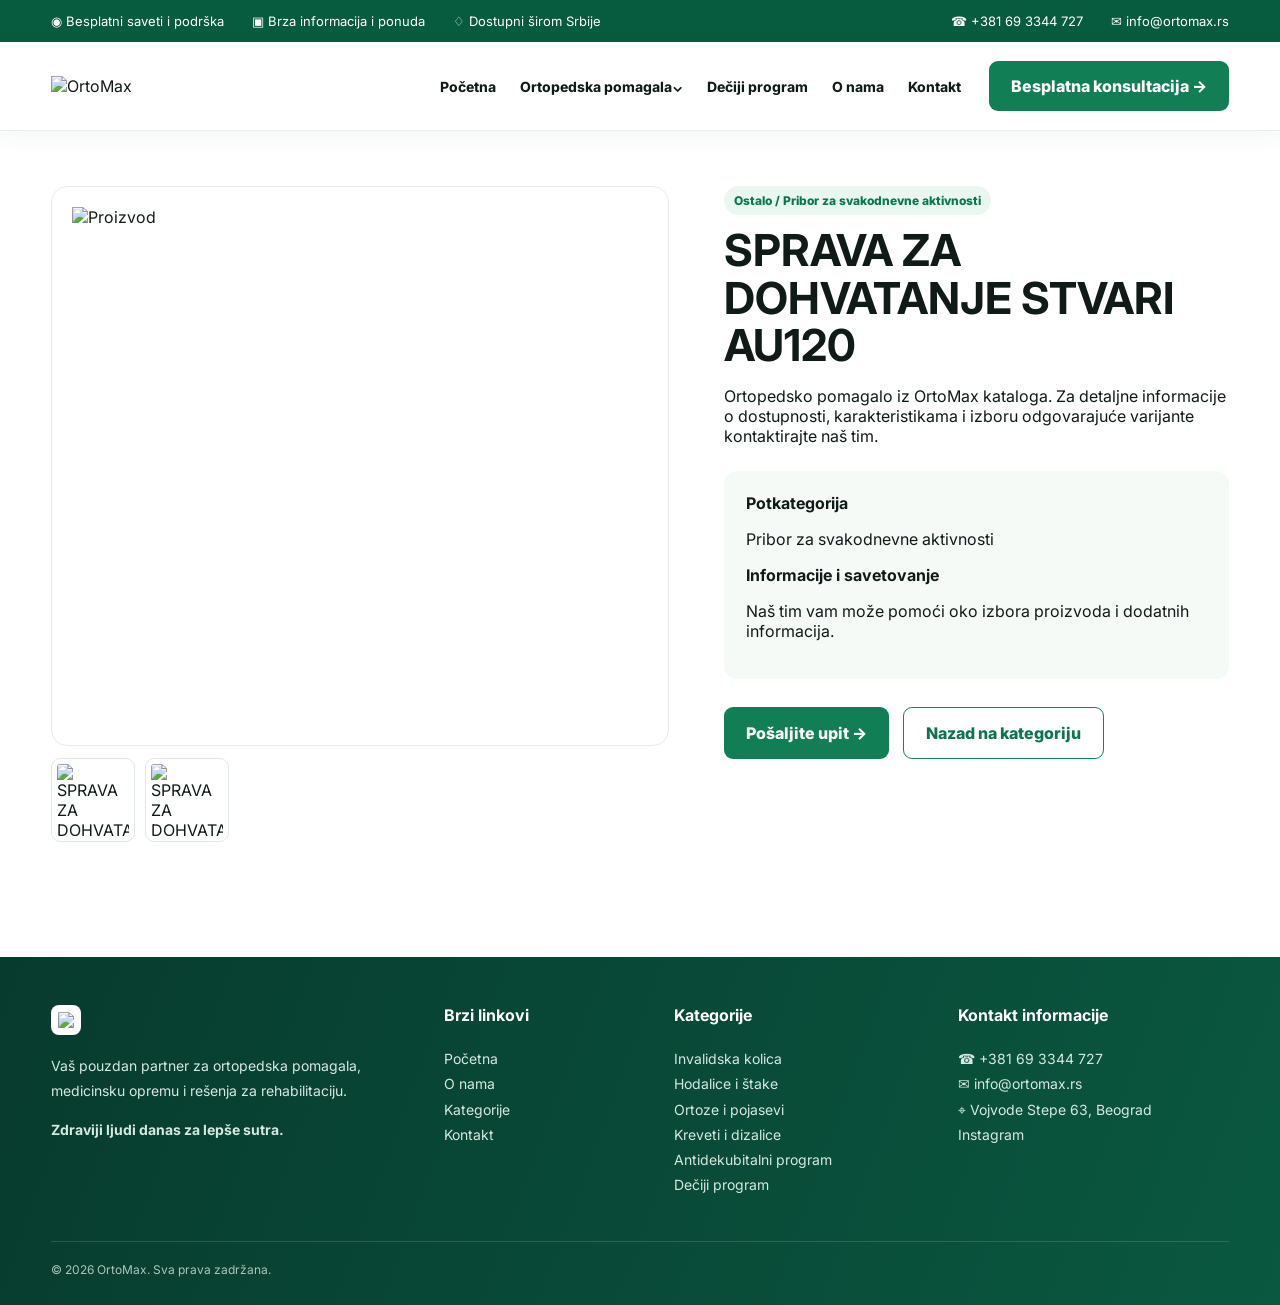
==== proizvod.html @ 672854e6 "Add files via upload" ====
<!doctype html><html lang="sr"><head><meta charset="utf-8"><meta name="viewport" content="width=device-width,initial-scale=1"><meta name="theme-color" content="#075c3f"><title>Proizvod | OrtoMax</title><link rel="preconnect" href="https://fonts.googleapis.com"><link rel="preconnect" href="https://fonts.gstatic.com" crossorigin><link href="https://fonts.googleapis.com/css2?family=Inter:wght@400;500;600;700;800;900&display=swap" rel="stylesheet"><link rel="stylesheet" href="./style.css"><script src="./catalog.js"></script><script defer src="./app.js"></script></head><body data-page="product"><div id="header"></div><main><div class="wrap productDetail"><div><div class="mainImage"><img id="mainImg" alt="Proizvod"></div><div class="thumbs" id="thumbs"></div></div><div class="productText"><div class="pill" id="pCat"></div><h1 id="pName"></h1><p>Ortopedsko pomagalo iz OrtoMax kataloga. Za detaljne informacije o dostupnosti, karakteristikama i izboru odgovarajuće varijante kontaktirajte naš tim.</p><div class="spec"><b>Potkategorija</b><p id="pSub"></p><b>Informacije i savetovanje</b><p>Naš tim vam može pomoći oko izbora proizvoda i dodatnih informacija.</p></div><div class="actions"><a class="btn" href="kontakt.html">Pošaljite upit →</a><a class="btn outline" id="backCat" href="kategorija.html">Nazad na kategoriju</a></div></div></div></main><div id="footer"></div></body></html>
---- style.css ----
*{box-sizing:border-box}html{scroll-behavior:smooth}body{margin:0;font-family:Inter,Manrope,Arial,sans-serif;color:#101b17;background:#fff}a{text-decoration:none;color:inherit}button,input{font:inherit}.wrap{width:min(1440px,92%);margin:auto}.topbar{background:#075c3f;color:#fff;font-size:13px}.topbar .wrap{height:42px;display:flex;align-items:center;justify-content:space-between;gap:20px}.top-points,.top-contact{display:flex;gap:28px}.header{position:sticky;top:0;z-index:50;background:#fff;border-bottom:1px solid #e8eeeb;box-shadow:0 6px 22px rgba(15,55,40,.05)}.nav{height:88px;display:flex;align-items:center;gap:28px}.logo{width:190px;max-height:66px;object-fit:contain}.navlinks{display:flex;align-items:center;gap:24px;margin-left:auto;font-size:14px;font-weight:750}.navlinks a:hover{color:#138a5c}.nav-cta,.btn{border:0;border-radius:9px;background:#117e55;color:#fff;padding:15px 22px;font-weight:800;display:inline-flex;align-items:center;gap:8px;cursor:pointer}.btn.outline{background:#fff;color:#0c744e;border:1.5px solid #16845b}.menuBtn{display:none;border:0;background:#eff8f3;padding:10px 12px;border-radius:9px;font-size:22px}.mega{position:absolute;left:50%;transform:translateX(-50%);top:130px;width:min(1200px,92vw);background:#fff;border:1px solid #e1eae5;border-radius:14px;box-shadow:0 24px 70px rgba(5,55,35,.18);padding:24px;display:none;grid-template-columns:repeat(3,1fr);gap:16px}.mega.open{display:grid}.mega a{padding:13px;border-radius:9px;background:#f5faf7;font-weight:700}.hero{background:linear-gradient(90deg,#f8faf8 0%,#fff 45%);min-height:600px;overflow:hidden}.heroGrid{display:grid;grid-template-columns:46% 54%;min-height:600px}.heroCopy{padding:86px 20px 70px 10px;align-self:center}.eyebrow{font-size:12px;letter-spacing:.22em;font-weight:900;color:#167e58;text-transform:uppercase}.hero h1{font-size:58px;line-height:1.02;margin:16px 0 20px;letter-spacing:-.04em}.green{color:#168557}.hero p{font-size:17px;line-height:1.65;color:#46544e;max-width:590px}.actions{display:flex;gap:14px;margin-top:28px}.heroVisual{position:relative;min-height:600px}.heroVisual>img{width:100%;height:100%;object-fit:cover}.floatCard{position:absolute;right:24px;bottom:32px;background:rgba(255,255,255,.95);border-radius:18px;padding:20px;width:290px;box-shadow:0 18px 55px rgba(0,0,0,.15);backdrop-filter:blur(10px)}.floatCard div{padding:10px 0;border-bottom:1px solid #edf1ef;font-size:14px;font-weight:800}.floatCard div:last-child{border:0}.trust{margin-top:-1px;background:#fff;border-bottom:1px solid #e9efec}.trustGrid{display:grid;grid-template-columns:repeat(4,1fr);gap:12px;padding:22px 0}.trustItem{display:flex;gap:12px;align-items:center}.trustIcon{width:42px;height:42px;border-radius:50%;display:grid;place-items:center;background:#edf8f2;color:#0c7e53;font-size:20px}.trustItem b{display:block;font-size:13px}.trustItem span{font-size:12px;color:#69746f}.section{padding:56px 0}.sectionHead{display:flex;align-items:end;justify-content:space-between;margin-bottom:24px}.section h2{font-size:36px;letter-spacing:-.03em;margin:7px 0 0}.sectionLink{font-weight:800;font-size:14px}.catGrid{display:grid;grid-template-columns:repeat(6,1fr);gap:16px}.catCard{border:1px solid #e1e7e4;border-radius:13px;overflow:hidden;background:#fff;box-shadow:0 6px 18px rgba(9,48,34,.06);transition:.2s}.catCard:hover{transform:translateY(-4px);box-shadow:0 15px 34px rgba(9,48,34,.12)}.catImg{height:150px;background:#f3f7f5;display:flex;align-items:center;justify-content:center;overflow:hidden}.catImg img{width:100%;height:100%;object-fit:contain;padding:8px}.catBody{padding:14px;font-size:14px;font-weight:850;display:flex;justify-content:space-between;gap:8px}.circleArrow{width:28px;height:28px;border:1px solid #13885b;border-radius:50%;display:grid;place-items:center;color:#13885b;flex:none}.mission{display:grid;grid-template-columns:42% 34% 24%;min-height:390px;background:#edf7f1;border-radius:18px;overflow:hidden}.missionCopy{padding:45px}.missionCopy h2{font-size:43px;margin:10px 0 15px;line-height:1.05}.missionCopy p{line-height:1.6;color:#4e5d56}.missionPhoto img{width:100%;height:100%;object-fit:cover;object-position:65% center}.missionPoints{padding:28px 24px;display:flex;flex-direction:column;justify-content:center;gap:14px}.missionPoint{background:#fff;border-radius:12px;padding:18px;font-weight:850}.missionPoint small{display:block;font-weight:500;color:#69736f;margin-top:4px}.productGrid{display:grid;grid-template-columns:repeat(6,1fr);gap:18px}.productCard{border:1px solid #e1e7e4;border-radius:13px;overflow:hidden;background:#fff;box-shadow:0 5px 16px rgba(0,0,0,.05);transition:.2s}.productCard:hover{transform:translateY(-4px)}.productCard img{width:100%;height:190px;object-fit:contain;background:#fff;padding:12px}.productInfo{padding:14px}.productInfo b{font-size:14px;line-height:1.25;display:block}.productInfo small{color:#718078;display:block;margin-top:6px}.consult{background:linear-gradient(110deg,#167c59,#8bc5a7);border-radius:18px;color:#fff;padding:38px 50px;display:grid;grid-template-columns:1.2fr 1fr;gap:35px;align-items:center;overflow:hidden}.consult h2{font-size:32px;margin:8px 0}.consult p{line-height:1.6;color:#effff6}.checks{display:grid;gap:9px;margin-bottom:18px}.footer{background:linear-gradient(110deg,#073b2e,#0a5840);color:#fff;padding:48px 0 28px;margin-top:60px}.footerGrid{display:grid;grid-template-columns:1.3fr .7fr .9fr 1fr;gap:40px}.footer .logo{filter:none;background:#fff;border-radius:8px;padding:7px}.footer p,.footer a{color:#d6e9e0;font-size:14px;line-height:1.8}.footer h4{margin-top:0}.subfooter{border-top:1px solid rgba(255,255,255,.14);margin-top:30px;padding-top:20px;color:#a9c7ba;font-size:12px}.pageHero{padding:60px 0 40px;background:#f1f8f4}.pageHero h1{font-size:48px;margin:8px 0}.breadcrumbs{font-size:13px;color:#648074}.catalogLayout{display:grid;grid-template-columns:280px 1fr;gap:30px}.sidebar{border:1px solid #e1e8e4;border-radius:14px;padding:18px;height:max-content;position:sticky;top:115px}.sidebar button{display:block;width:100%;text-align:left;border:0;background:none;padding:11px;border-radius:8px;cursor:pointer}.sidebar button:hover,.sidebar button.active{background:#eaf7f0;color:#08794f;font-weight:800}.catalogProducts{display:grid;grid-template-columns:repeat(4,1fr);gap:18px}.productDetail{display:grid;grid-template-columns:1.1fr .9fr;gap:55px;padding:55px 0}.mainImage{height:560px;border:1px solid #e5ebe8;border-radius:16px;display:flex;align-items:center;justify-content:center}.mainImage img{width:100%;height:100%;object-fit:contain;padding:20px}.thumbs{display:flex;gap:10px;margin-top:12px;overflow:auto}.thumbs img{width:84px;height:84px;object-fit:contain;border:1px solid #dfe7e3;border-radius:9px;padding:5px;cursor:pointer}.productText h1{font-size:44px;line-height:1.08;margin:12px 0}.pill{display:inline-block;background:#eaf7f0;color:#08794f;padding:7px 10px;border-radius:999px;font-size:12px;font-weight:800}.spec{margin:25px 0;padding:22px;background:#f5faf7;border-radius:13px}.contactGrid{display:grid;grid-template-columns:1fr 1fr;gap:30px}.contactCard{padding:30px;border:1px solid #e1e8e4;border-radius:16px}.searchBox{display:flex;gap:10px;margin-bottom:25px}.searchBox input{width:100%;padding:15px 18px;border:1px solid #d7e2dc;border-radius:9px}.empty{padding:40px;text-align:center;background:#f6faf8;border-radius:12px;color:#68766f}@media(max-width:1100px){.navlinks{display:none}.menuBtn{display:block;margin-left:auto}.heroGrid{grid-template-columns:1fr}.heroCopy{padding:55px 0}.heroVisual{min-height:460px}.catGrid,.productGrid{grid-template-columns:repeat(3,1fr)}.mission{grid-template-columns:1fr 1fr}.missionPoints{grid-column:1/-1;display:grid;grid-template-columns:repeat(3,1fr)}.footerGrid{grid-template-columns:1fr 1fr}.catalogProducts{grid-template-columns:repeat(3,1fr)}}@media(max-width:700px){.top-points{display:none}.top-contact{width:100%;justify-content:space-between;gap:8px;font-size:11px}.nav{height:74px}.logo{width:145px}.hero h1{font-size:42px}.heroCopy{padding:40px 0}.heroVisual{min-height:390px}.floatCard{width:250px;right:12px;bottom:12px}.trustGrid{grid-template-columns:1fr 1fr}.catGrid,.productGrid,.catalogProducts{grid-template-columns:repeat(2,1fr)}.catImg{height:130px}.productCard img{height:160px}.section{padding:40px 0}.section h2{font-size:29px}.mission{grid-template-columns:1fr}.missionPhoto{height:280px}.missionPoints{grid-template-columns:1fr}.missionCopy{padding:30px}.missionCopy h2{font-size:34px}.consult{grid-template-columns:1fr;padding:30px}.footerGrid{grid-template-columns:1fr}.catalogLayout{grid-template-columns:1fr}.sidebar{position:static}.productDetail{grid-template-columns:1fr;gap:25px}.mainImage{height:390px}.productText h1{font-size:34px}.contactGrid{grid-template-columns:1fr}.mega{top:115px;grid-template-columns:1fr;max-height:70vh;overflow:auto}.sectionHead{align-items:start;gap:10px}.sectionLink{font-size:12px}.pageHero h1{font-size:38px}}.allCategories{display:grid;grid-template-columns:repeat(2,minmax(0,1fr));gap:24px}.allCatCard{background:#fff;border:1px solid #e5ece8;border-radius:22px;overflow:hidden;box-shadow:0 10px 32px rgba(7,65,44,.07)}.allCatTop{display:grid;grid-template-columns:180px 1fr;align-items:center;gap:24px;padding:18px;color:inherit;text-decoration:none}.allCatTop img{width:180px;height:135px;object-fit:contain;background:#f5f8f6;border-radius:15px}.allCatTop h2{margin:5px 0 10px;font-size:25px}.allCatTop span{color:#0b7b51;font-weight:800}.subLinks{display:grid;grid-template-columns:1fr 1fr;border-top:1px solid #edf1ef}.subLinks a{display:flex;justify-content:space-between;gap:12px;padding:13px 18px;border-bottom:1px solid #edf1ef;color:#1a2721;text-decoration:none;font-size:13px}.subLinks a:nth-child(odd){border-right:1px solid #edf1ef}.subLinks a:hover{background:#f3faf6;color:#08794f}.subLinks b{color:#0b7b51}.pageHero{padding:70px 0 55px;background:linear-gradient(135deg,#f4faf6,#fff)}.pageHero h1{font-size:48px;margin:7px 0 10px}.pageHero p{max-width:650px;color:#607069}@media(max-width:800px){.allCategories{grid-template-columns:1fr}.allCatTop{grid-template-columns:110px 1fr}.allCatTop img{width:110px;height:95px}.subLinks{grid-template-columns:1fr}.subLinks a:nth-child(odd){border-right:0}.pageHero{padding:45px 0 35px}.pageHero h1{font-size:36px}}
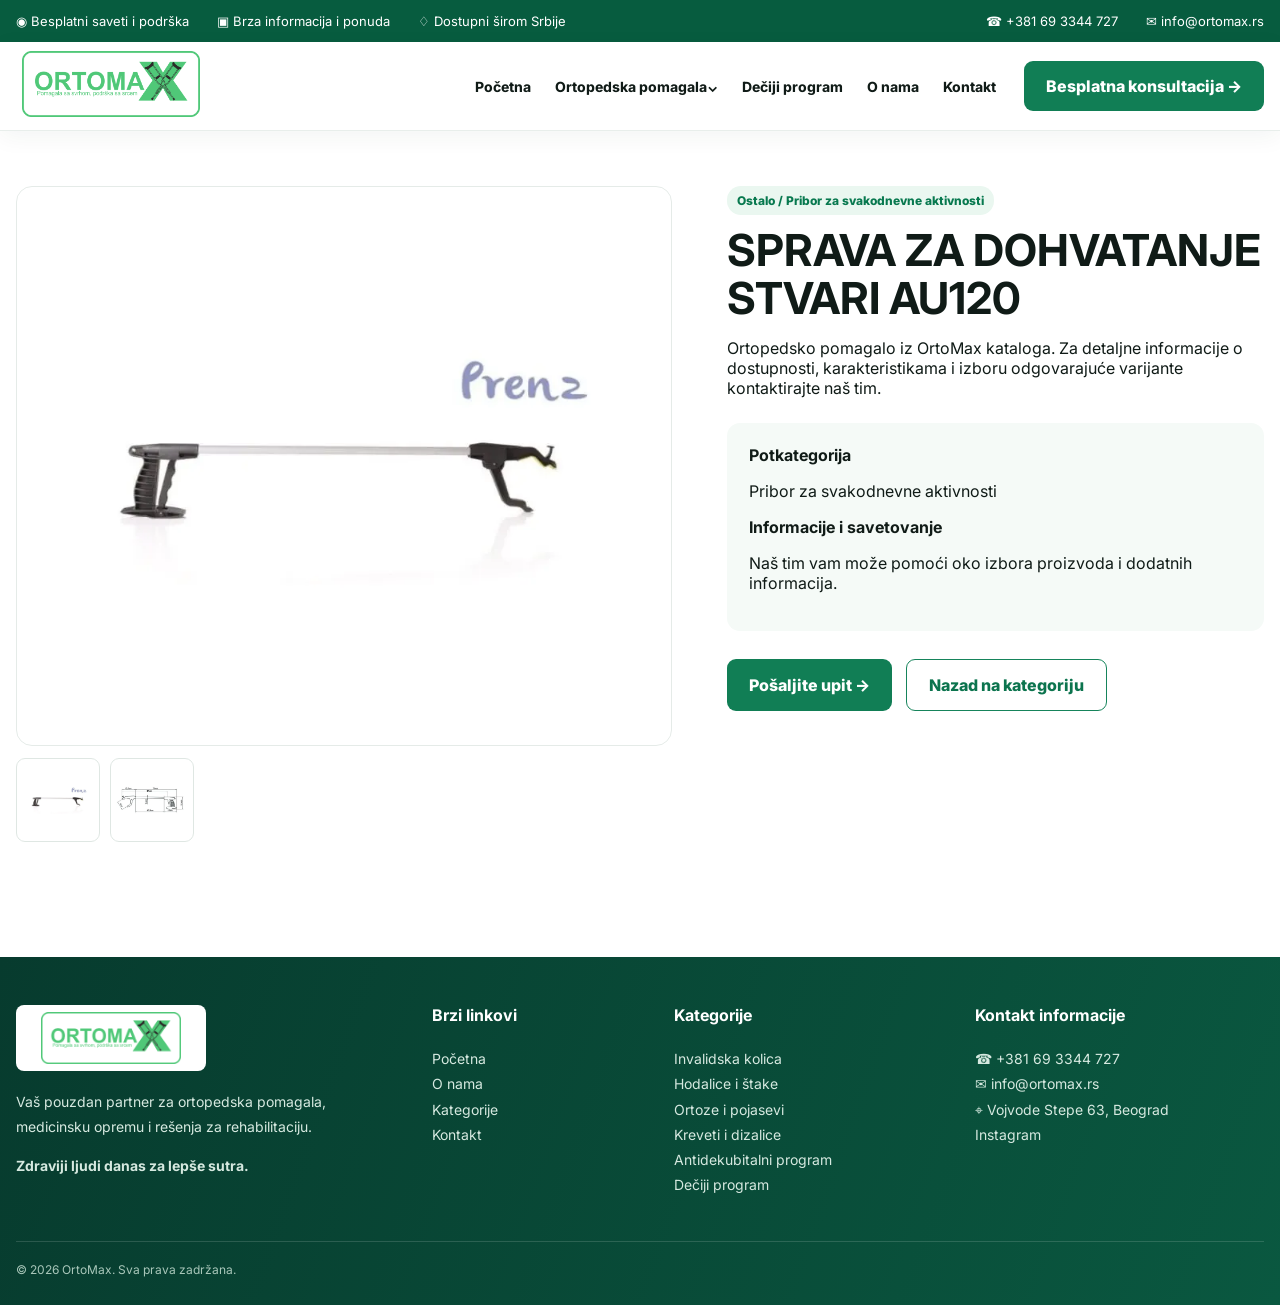
==== commit 8dc03594: "Add files via upload" ====
--- a/proizvod.html
+++ b/proizvod.html
@@ -1 +1 @@
-<!doctype html><html lang="sr"><head><meta charset="utf-8"><meta name="viewport" content="width=device-width,initial-scale=1"><meta name="theme-color" content="#075c3f"><title>Proizvod | OrtoMax</title><link rel="preconnect" href="https://fonts.googleapis.com"><link rel="preconnect" href="https://fonts.gstatic.com" crossorigin><link href="https://fonts.googleapis.com/css2?family=Inter:wght@400;500;600;700;800;900&display=swap" rel="stylesheet"><link rel="stylesheet" href="./style.css"><script src="./catalog.js"></script><script defer src="./app.js"></script></head><body data-page="product"><div id="header"></div><main><div class="wrap productDetail"><div><div class="mainImage"><img id="mainImg" alt="Proizvod"></div><div class="thumbs" id="thumbs"></div></div><div class="productText"><div class="pill" id="pCat"></div><h1 id="pName"></h1><p>Ortopedsko pomagalo iz OrtoMax kataloga. Za detaljne informacije o dostupnosti, karakteristikama i izboru odgovarajuće varijante kontaktirajte naš tim.</p><div class="spec"><b>Potkategorija</b><p id="pSub"></p><b>Informacije i savetovanje</b><p>Naš tim vam može pomoći oko izbora proizvoda i dodatnih informacija.</p></div><div class="actions"><a class="btn" href="kontakt.html">Pošaljite upit →</a><a class="btn outline" id="backCat" href="kategorija.html">Nazad na kategoriju</a></div></div></div></main><div id="footer"></div></body></html>+<!doctype html><html lang="sr"><head><meta charset="utf-8"><meta name="viewport" content="width=device-width,initial-scale=1"><meta name="theme-color" content="#075c3f"><title>Proizvod | OrtoMax</title><link rel="preconnect" href="https://fonts.googleapis.com"><link rel="preconnect" href="https://fonts.gstatic.com" crossorigin><link href="https://fonts.googleapis.com/css2?family=Inter:wght@400;500;600;700;800;900&display=swap" rel="stylesheet"><link rel="stylesheet" href="./style.css"><script src="./catalog.js"></script><script src="./opisi.js"></script><script defer src="./app.js"></script></head><body data-page="product"><div id="header"></div><main><div class="wrap productDetail"><div><div class="mainImage"><img id="mainImg" alt="Proizvod"></div><div class="thumbs" id="thumbs"></div></div><div class="productText"><div class="pill" id="pCat"></div><h1 id="pName"></h1><p id="pDescription" style="white-space:pre-line">Ortopedsko pomagalo iz OrtoMax kataloga. Za detaljne informacije o dostupnosti, karakteristikama i izboru odgovarajuće varijante kontaktirajte naš tim.</p><div class="spec"><b>Potkategorija</b><p id="pSub"></p><b>Informacije i savetovanje</b><p>Naš tim vam može pomoći oko izbora proizvoda i dodatnih informacija.</p></div><div class="actions"><a class="btn" href="kontakt.html">Pošaljite upit →</a><a class="btn outline" id="backCat" href="kategorija.html">Nazad na kategoriju</a></div></div></div></main><div id="footer"></div></body></html>
--- a/style.css
+++ b/style.css
@@ -1 +1,616 @@
 *{box-sizing:border-box}html{scroll-behavior:smooth}body{margin:0;font-family:Inter,Manrope,Arial,sans-serif;color:#101b17;background:#fff}a{text-decoration:none;color:inherit}button,input{font:inherit}.wrap{width:min(1440px,92%);margin:auto}.topbar{background:#075c3f;color:#fff;font-size:13px}.topbar .wrap{height:42px;display:flex;align-items:center;justify-content:space-between;gap:20px}.top-points,.top-contact{display:flex;gap:28px}.header{position:sticky;top:0;z-index:50;background:#fff;border-bottom:1px solid #e8eeeb;box-shadow:0 6px 22px rgba(15,55,40,.05)}.nav{height:88px;display:flex;align-items:center;gap:28px}.logo{width:190px;max-height:66px;object-fit:contain}.navlinks{display:flex;align-items:center;gap:24px;margin-left:auto;font-size:14px;font-weight:750}.navlinks a:hover{color:#138a5c}.nav-cta,.btn{border:0;border-radius:9px;background:#117e55;color:#fff;padding:15px 22px;font-weight:800;display:inline-flex;align-items:center;gap:8px;cursor:pointer}.btn.outline{background:#fff;color:#0c744e;border:1.5px solid #16845b}.menuBtn{display:none;border:0;background:#eff8f3;padding:10px 12px;border-radius:9px;font-size:22px}.mega{position:absolute;left:50%;transform:translateX(-50%);top:130px;width:min(1200px,92vw);background:#fff;border:1px solid #e1eae5;border-radius:14px;box-shadow:0 24px 70px rgba(5,55,35,.18);padding:24px;display:none;grid-template-columns:repeat(3,1fr);gap:16px}.mega.open{display:grid}.mega a{padding:13px;border-radius:9px;background:#f5faf7;font-weight:700}.hero{background:linear-gradient(90deg,#f8faf8 0%,#fff 45%);min-height:600px;overflow:hidden}.heroGrid{display:grid;grid-template-columns:46% 54%;min-height:600px}.heroCopy{padding:86px 20px 70px 10px;align-self:center}.eyebrow{font-size:12px;letter-spacing:.22em;font-weight:900;color:#167e58;text-transform:uppercase}.hero h1{font-size:58px;line-height:1.02;margin:16px 0 20px;letter-spacing:-.04em}.green{color:#168557}.hero p{font-size:17px;line-height:1.65;color:#46544e;max-width:590px}.actions{display:flex;gap:14px;margin-top:28px}.heroVisual{position:relative;min-height:600px}.heroVisual>img{width:100%;height:100%;object-fit:cover}.floatCard{position:absolute;right:24px;bottom:32px;background:rgba(255,255,255,.95);border-radius:18px;padding:20px;width:290px;box-shadow:0 18px 55px rgba(0,0,0,.15);backdrop-filter:blur(10px)}.floatCard div{padding:10px 0;border-bottom:1px solid #edf1ef;font-size:14px;font-weight:800}.floatCard div:last-child{border:0}.trust{margin-top:-1px;background:#fff;border-bottom:1px solid #e9efec}.trustGrid{display:grid;grid-template-columns:repeat(4,1fr);gap:12px;padding:22px 0}.trustItem{display:flex;gap:12px;align-items:center}.trustIcon{width:42px;height:42px;border-radius:50%;display:grid;place-items:center;background:#edf8f2;color:#0c7e53;font-size:20px}.trustItem b{display:block;font-size:13px}.trustItem span{font-size:12px;color:#69746f}.section{padding:56px 0}.sectionHead{display:flex;align-items:end;justify-content:space-between;margin-bottom:24px}.section h2{font-size:36px;letter-spacing:-.03em;margin:7px 0 0}.sectionLink{font-weight:800;font-size:14px}.catGrid{display:grid;grid-template-columns:repeat(6,1fr);gap:16px}.catCard{border:1px solid #e1e7e4;border-radius:13px;overflow:hidden;background:#fff;box-shadow:0 6px 18px rgba(9,48,34,.06);transition:.2s}.catCard:hover{transform:translateY(-4px);box-shadow:0 15px 34px rgba(9,48,34,.12)}.catImg{height:150px;background:#f3f7f5;display:flex;align-items:center;justify-content:center;overflow:hidden}.catImg img{width:100%;height:100%;object-fit:contain;padding:8px}.catBody{padding:14px;font-size:14px;font-weight:850;display:flex;justify-content:space-between;gap:8px}.circleArrow{width:28px;height:28px;border:1px solid #13885b;border-radius:50%;display:grid;place-items:center;color:#13885b;flex:none}.mission{display:grid;grid-template-columns:42% 34% 24%;min-height:390px;background:#edf7f1;border-radius:18px;overflow:hidden}.missionCopy{padding:45px}.missionCopy h2{font-size:43px;margin:10px 0 15px;line-height:1.05}.missionCopy p{line-height:1.6;color:#4e5d56}.missionPhoto img{width:100%;height:100%;object-fit:cover;object-position:65% center}.missionPoints{padding:28px 24px;display:flex;flex-direction:column;justify-content:center;gap:14px}.missionPoint{background:#fff;border-radius:12px;padding:18px;font-weight:850}.missionPoint small{display:block;font-weight:500;color:#69736f;margin-top:4px}.productGrid{display:grid;grid-template-columns:repeat(6,1fr);gap:18px}.productCard{border:1px solid #e1e7e4;border-radius:13px;overflow:hidden;background:#fff;box-shadow:0 5px 16px rgba(0,0,0,.05);transition:.2s}.productCard:hover{transform:translateY(-4px)}.productCard img{width:100%;height:190px;object-fit:contain;background:#fff;padding:12px}.productInfo{padding:14px}.productInfo b{font-size:14px;line-height:1.25;display:block}.productInfo small{color:#718078;display:block;margin-top:6px}.consult{background:linear-gradient(110deg,#167c59,#8bc5a7);border-radius:18px;color:#fff;padding:38px 50px;display:grid;grid-template-columns:1.2fr 1fr;gap:35px;align-items:center;overflow:hidden}.consult h2{font-size:32px;margin:8px 0}.consult p{line-height:1.6;color:#effff6}.checks{display:grid;gap:9px;margin-bottom:18px}.footer{background:linear-gradient(110deg,#073b2e,#0a5840);color:#fff;padding:48px 0 28px;margin-top:60px}.footerGrid{display:grid;grid-template-columns:1.3fr .7fr .9fr 1fr;gap:40px}.footer .logo{filter:none;background:#fff;border-radius:8px;padding:7px}.footer p,.footer a{color:#d6e9e0;font-size:14px;line-height:1.8}.footer h4{margin-top:0}.subfooter{border-top:1px solid rgba(255,255,255,.14);margin-top:30px;padding-top:20px;color:#a9c7ba;font-size:12px}.pageHero{padding:60px 0 40px;background:#f1f8f4}.pageHero h1{font-size:48px;margin:8px 0}.breadcrumbs{font-size:13px;color:#648074}.catalogLayout{display:grid;grid-template-columns:280px 1fr;gap:30px}.sidebar{border:1px solid #e1e8e4;border-radius:14px;padding:18px;height:max-content;position:sticky;top:115px}.sidebar button{display:block;width:100%;text-align:left;border:0;background:none;padding:11px;border-radius:8px;cursor:pointer}.sidebar button:hover,.sidebar button.active{background:#eaf7f0;color:#08794f;font-weight:800}.catalogProducts{display:grid;grid-template-columns:repeat(4,1fr);gap:18px}.productDetail{display:grid;grid-template-columns:1.1fr .9fr;gap:55px;padding:55px 0}.mainImage{height:560px;border:1px solid #e5ebe8;border-radius:16px;display:flex;align-items:center;justify-content:center}.mainImage img{width:100%;height:100%;object-fit:contain;padding:20px}.thumbs{display:flex;gap:10px;margin-top:12px;overflow:auto}.thumbs img{width:84px;height:84px;object-fit:contain;border:1px solid #dfe7e3;border-radius:9px;padding:5px;cursor:pointer}.productText h1{font-size:44px;line-height:1.08;margin:12px 0}.pill{display:inline-block;background:#eaf7f0;color:#08794f;padding:7px 10px;border-radius:999px;font-size:12px;font-weight:800}.spec{margin:25px 0;padding:22px;background:#f5faf7;border-radius:13px}.contactGrid{display:grid;grid-template-columns:1fr 1fr;gap:30px}.contactCard{padding:30px;border:1px solid #e1e8e4;border-radius:16px}.searchBox{display:flex;gap:10px;margin-bottom:25px}.searchBox input{width:100%;padding:15px 18px;border:1px solid #d7e2dc;border-radius:9px}.empty{padding:40px;text-align:center;background:#f6faf8;border-radius:12px;color:#68766f}@media(max-width:1100px){.navlinks{display:none}.menuBtn{display:block;margin-left:auto}.heroGrid{grid-template-columns:1fr}.heroCopy{padding:55px 0}.heroVisual{min-height:460px}.catGrid,.productGrid{grid-template-columns:repeat(3,1fr)}.mission{grid-template-columns:1fr 1fr}.missionPoints{grid-column:1/-1;display:grid;grid-template-columns:repeat(3,1fr)}.footerGrid{grid-template-columns:1fr 1fr}.catalogProducts{grid-template-columns:repeat(3,1fr)}}@media(max-width:700px){.top-points{display:none}.top-contact{width:100%;justify-content:space-between;gap:8px;font-size:11px}.nav{height:74px}.logo{width:145px}.hero h1{font-size:42px}.heroCopy{padding:40px 0}.heroVisual{min-height:390px}.floatCard{width:250px;right:12px;bottom:12px}.trustGrid{grid-template-columns:1fr 1fr}.catGrid,.productGrid,.catalogProducts{grid-template-columns:repeat(2,1fr)}.catImg{height:130px}.productCard img{height:160px}.section{padding:40px 0}.section h2{font-size:29px}.mission{grid-template-columns:1fr}.missionPhoto{height:280px}.missionPoints{grid-template-columns:1fr}.missionCopy{padding:30px}.missionCopy h2{font-size:34px}.consult{grid-template-columns:1fr;padding:30px}.footerGrid{grid-template-columns:1fr}.catalogLayout{grid-template-columns:1fr}.sidebar{position:static}.productDetail{grid-template-columns:1fr;gap:25px}.mainImage{height:390px}.productText h1{font-size:34px}.contactGrid{grid-template-columns:1fr}.mega{top:115px;grid-template-columns:1fr;max-height:70vh;overflow:auto}.sectionHead{align-items:start;gap:10px}.sectionLink{font-size:12px}.pageHero h1{font-size:38px}}.allCategories{display:grid;grid-template-columns:repeat(2,minmax(0,1fr));gap:24px}.allCatCard{background:#fff;border:1px solid #e5ece8;border-radius:22px;overflow:hidden;box-shadow:0 10px 32px rgba(7,65,44,.07)}.allCatTop{display:grid;grid-template-columns:180px 1fr;align-items:center;gap:24px;padding:18px;color:inherit;text-decoration:none}.allCatTop img{width:180px;height:135px;object-fit:contain;background:#f5f8f6;border-radius:15px}.allCatTop h2{margin:5px 0 10px;font-size:25px}.allCatTop span{color:#0b7b51;font-weight:800}.subLinks{display:grid;grid-template-columns:1fr 1fr;border-top:1px solid #edf1ef}.subLinks a{display:flex;justify-content:space-between;gap:12px;padding:13px 18px;border-bottom:1px solid #edf1ef;color:#1a2721;text-decoration:none;font-size:13px}.subLinks a:nth-child(odd){border-right:1px solid #edf1ef}.subLinks a:hover{background:#f3faf6;color:#08794f}.subLinks b{color:#0b7b51}.pageHero{padding:70px 0 55px;background:linear-gradient(135deg,#f4faf6,#fff)}.pageHero h1{font-size:48px;margin:7px 0 10px}.pageHero p{max-width:650px;color:#607069}@media(max-width:800px){.allCategories{grid-template-columns:1fr}.allCatTop{grid-template-columns:110px 1fr}.allCatTop img{width:110px;height:95px}.subLinks{grid-template-columns:1fr}.subLinks a:nth-child(odd){border-right:0}.pageHero{padding:45px 0 35px}.pageHero h1{font-size:36px}}
+/* =========================================================
+   ORTOMAX — PREMIUM MOTION SYSTEM
+   ========================================================= */
+
+:root {
+    --motion-fast: 180ms;
+    --motion-normal: 320ms;
+    --motion-slow: 650ms;
+    --motion-ease: cubic-bezier(.22, 1, .36, 1);
+}
+
+
+/* ---------- GLOBAL ---------- */
+
+html {
+    scroll-behavior: smooth;
+}
+
+body {
+    animation: ortomaxPageIn .55s var(--motion-ease) both;
+}
+
+@keyframes ortomaxPageIn {
+    from {
+        opacity: 0;
+    }
+
+    to {
+        opacity: 1;
+    }
+}
+
+
+/* ---------- HEADER ---------- */
+
+.header {
+    transition:
+        box-shadow var(--motion-normal) ease,
+        transform var(--motion-normal) var(--motion-ease),
+        background-color var(--motion-normal) ease;
+}
+
+.header:hover {
+    box-shadow: 0 10px 35px rgba(0, 0, 0, .055);
+}
+
+
+/* ---------- LOGO ---------- */
+
+.logo {
+    transition:
+        transform .35s var(--motion-ease),
+        opacity .25s ease;
+}
+
+.logo:hover {
+    transform: scale(1.035);
+}
+
+
+/* ---------- NAVIGATION ---------- */
+
+.navlinks a {
+    position: relative;
+    transition:
+        color .25s ease,
+        opacity .25s ease;
+}
+
+.navlinks a::after {
+    content: "";
+    position: absolute;
+    left: 0;
+    bottom: -6px;
+
+    width: 100%;
+    height: 2px;
+
+    background: #11875d;
+
+    transform: scaleX(0);
+    transform-origin: right;
+
+    transition: transform .32s var(--motion-ease);
+}
+
+.navlinks a:hover::after {
+    transform: scaleX(1);
+    transform-origin: left;
+}
+
+
+/* ---------- BUTTONS ---------- */
+
+.btn,
+.nav-cta,
+.sectionLink {
+    transition:
+        transform .25s var(--motion-ease),
+        box-shadow .25s ease,
+        background-color .25s ease,
+        color .25s ease,
+        border-color .25s ease;
+}
+
+.btn:hover,
+.nav-cta:hover {
+    transform: translateY(-3px);
+
+    box-shadow:
+        0 12px 25px rgba(0, 90, 60, .15);
+}
+
+.btn:active,
+.nav-cta:active {
+    transform: translateY(0) scale(.98);
+}
+
+.sectionLink:hover {
+    transform: translateX(4px);
+}
+
+
+/* ---------- HERO ENTRANCE ---------- */
+
+.heroCopy .eyebrow {
+    animation:
+        heroUp .7s .05s var(--motion-ease) both;
+}
+
+.heroCopy h1 {
+    animation:
+        heroUp .8s .13s var(--motion-ease) both;
+}
+
+.heroCopy p {
+    animation:
+        heroUp .8s .21s var(--motion-ease) both;
+}
+
+.heroCopy .actions {
+    animation:
+        heroUp .8s .29s var(--motion-ease) both;
+}
+
+@keyframes heroUp {
+    from {
+        opacity: 0;
+        transform: translateY(28px);
+    }
+
+    to {
+        opacity: 1;
+        transform: translateY(0);
+    }
+}
+
+
+/* ---------- HERO IMAGE ---------- */
+
+.heroVisual {
+    overflow: hidden;
+
+    animation:
+        heroVisualIn 1s .12s var(--motion-ease) both;
+}
+
+.heroVisual > img {
+    transition:
+        transform 1.1s var(--motion-ease),
+        filter .5s ease;
+}
+
+.heroVisual:hover > img {
+    transform: scale(1.025);
+}
+
+@keyframes heroVisualIn {
+    from {
+        opacity: 0;
+        transform: translateX(35px) scale(.98);
+    }
+
+    to {
+        opacity: 1;
+        transform: translateX(0) scale(1);
+    }
+}
+
+
+/* ---------- FLOATING HERO CARD ---------- */
+
+.floatCard {
+    animation:
+        floatingCardIn .8s .6s var(--motion-ease) both,
+        gentleFloat 5s 1.4s ease-in-out infinite;
+
+    transition:
+        box-shadow .3s ease,
+        transform .3s var(--motion-ease);
+}
+
+.floatCard:hover {
+    box-shadow:
+        0 20px 45px rgba(0, 0, 0, .12);
+}
+
+@keyframes floatingCardIn {
+    from {
+        opacity: 0;
+        transform: translateY(20px);
+    }
+
+    to {
+        opacity: 1;
+        transform: translateY(0);
+    }
+}
+
+@keyframes gentleFloat {
+    0%,
+    100% {
+        transform: translateY(0);
+    }
+
+    50% {
+        transform: translateY(-5px);
+    }
+}
+
+
+/* ---------- TRUST ITEMS ---------- */
+
+.trustItem {
+    transition:
+        transform .3s var(--motion-ease),
+        background-color .3s ease;
+}
+
+.trustItem:hover {
+    transform: translateY(-4px);
+}
+
+.trustIcon {
+    transition:
+        transform .4s var(--motion-ease);
+}
+
+.trustItem:hover .trustIcon {
+    transform: scale(1.08) rotate(-3deg);
+}
+
+
+/* ---------- CATEGORY CARDS ---------- */
+
+.catCard,
+.allCatCard {
+    transition:
+        transform .38s var(--motion-ease),
+        box-shadow .38s ease,
+        border-color .3s ease;
+
+    will-change: transform;
+}
+
+.catCard:hover,
+.allCatCard:hover {
+    transform: translateY(-8px);
+
+    box-shadow:
+        0 20px 45px rgba(18, 68, 51, .10);
+}
+
+.catImg {
+    overflow: hidden;
+}
+
+.catImg img,
+.allCatCard img {
+    transition:
+        transform .65s var(--motion-ease);
+}
+
+.catCard:hover .catImg img,
+.allCatCard:hover img {
+    transform: scale(1.055);
+}
+
+.circleArrow {
+    transition:
+        transform .3s var(--motion-ease);
+}
+
+.catCard:hover .circleArrow {
+    transform: translateX(4px);
+}
+
+
+/* ---------- PRODUCT CARDS ---------- */
+
+.productCard {
+    transition:
+        transform .38s var(--motion-ease),
+        box-shadow .38s ease,
+        border-color .3s ease;
+
+    will-change: transform;
+}
+
+.productCard:hover {
+    transform: translateY(-7px);
+
+    box-shadow:
+        0 18px 42px rgba(0, 70, 45, .10);
+}
+
+.productCard > img {
+    transition:
+        transform .65s var(--motion-ease),
+        filter .4s ease;
+}
+
+.productCard:hover > img {
+    transform: scale(1.04);
+}
+
+
+/* ---------- PRODUCT PAGE ---------- */
+
+#mainImg {
+    transition:
+        opacity .25s ease,
+        transform .55s var(--motion-ease);
+}
+
+#mainImg:hover {
+    transform: scale(1.018);
+}
+
+#thumbs img {
+    cursor: pointer;
+
+    transition:
+        transform .25s var(--motion-ease),
+        opacity .25s ease,
+        box-shadow .25s ease;
+}
+
+#thumbs img:hover {
+    transform: translateY(-3px) scale(1.035);
+
+    box-shadow:
+        0 8px 20px rgba(0, 0, 0, .08);
+}
+
+
+/* ---------- SUBCATEGORY BUTTONS ---------- */
+
+#subnav button {
+    transition:
+        transform .22s var(--motion-ease),
+        background-color .22s ease,
+        color .22s ease;
+}
+
+#subnav button:hover {
+    transform: translateX(3px);
+}
+
+
+/* ---------- MEGA MENU ---------- */
+
+.mega {
+    transform-origin: top;
+
+    transition:
+        opacity .25s ease,
+        transform .3s var(--motion-ease),
+        visibility .25s ease;
+}
+
+.mega a {
+    transition:
+        transform .2s var(--motion-ease),
+        color .2s ease,
+        background-color .2s ease;
+}
+
+.mega a:hover {
+    transform: translateX(4px);
+}
+
+
+/* ---------- CONSULTATION ---------- */
+
+.consult {
+    transition:
+        transform .4s var(--motion-ease),
+        box-shadow .4s ease;
+}
+
+.consult:hover {
+    transform: translateY(-3px);
+
+    box-shadow:
+        0 22px 50px rgba(0, 70, 45, .10);
+}
+
+
+/* ---------- FOOTER ---------- */
+
+.footer a {
+    transition:
+        color .2s ease,
+        opacity .2s ease,
+        transform .2s ease;
+}
+
+
+/* =========================================================
+   SCROLL REVEAL
+   JS below adds .ortomax-reveal
+   ========================================================= */
+
+.ortomax-reveal {
+    opacity: 0;
+
+    transform: translateY(32px);
+
+    transition:
+        opacity .7s var(--motion-ease),
+        transform .7s var(--motion-ease);
+}
+
+.ortomax-reveal.ortomax-visible {
+    opacity: 1;
+
+    transform: translateY(0);
+}
+
+
+/* LEFT */
+
+.ortomax-reveal-left {
+    opacity: 0;
+
+    transform: translateX(-30px);
+
+    transition:
+        opacity .75s var(--motion-ease),
+        transform .75s var(--motion-ease);
+}
+
+.ortomax-reveal-left.ortomax-visible {
+    opacity: 1;
+
+    transform: translateX(0);
+}
+
+
+/* RIGHT */
+
+.ortomax-reveal-right {
+    opacity: 0;
+
+    transform: translateX(30px);
+
+    transition:
+        opacity .75s var(--motion-ease),
+        transform .75s var(--motion-ease);
+}
+
+.ortomax-reveal-right.ortomax-visible {
+    opacity: 1;
+
+    transform: translateX(0);
+}
+
+
+/* ---------- STAGGER ---------- */
+
+.catGrid .ortomax-reveal:nth-child(2),
+.productGrid .ortomax-reveal:nth-child(2) {
+    transition-delay: .07s;
+}
+
+.catGrid .ortomax-reveal:nth-child(3),
+.productGrid .ortomax-reveal:nth-child(3) {
+    transition-delay: .14s;
+}
+
+.catGrid .ortomax-reveal:nth-child(4),
+.productGrid .ortomax-reveal:nth-child(4) {
+    transition-delay: .21s;
+}
+
+.catGrid .ortomax-reveal:nth-child(5),
+.productGrid .ortomax-reveal:nth-child(5) {
+    transition-delay: .28s;
+}
+
+.catGrid .ortomax-reveal:nth-child(6),
+.productGrid .ortomax-reveal:nth-child(6) {
+    transition-delay: .35s;
+}
+
+
+/* ---------- PAGE LINK FEEDBACK ---------- */
+
+a {
+    -webkit-tap-highlight-color: transparent;
+}
+
+a:active {
+    opacity: .88;
+}
+
+
+/* ---------- MOBILE ---------- */
+
+@media (max-width: 768px) {
+
+    .heroVisual {
+        animation:
+            heroUp .8s .15s var(--motion-ease) both;
+    }
+
+    .catCard:hover,
+    .allCatCard:hover,
+    .productCard:hover,
+    .consult:hover {
+        transform: none;
+    }
+
+    .floatCard {
+        animation:
+            floatingCardIn .7s .35s var(--motion-ease) both;
+    }
+
+}
+
+
+/* ---------- ACCESSIBILITY ---------- */
+
+@media (prefers-reduced-motion: reduce) {
+
+    *,
+    *::before,
+    *::after {
+        animation-duration: .01ms !important;
+        animation-iteration-count: 1 !important;
+        transition-duration: .01ms !important;
+        scroll-behavior: auto !important;
+    }
+
+    .ortomax-reveal,
+    .ortomax-reveal-left,
+    .ortomax-reveal-right {
+        opacity: 1 !important;
+        transform: none !important;
+    }
+
+}
+
+/* ORTOMAX RESPONSIVE STABILITY PATCH — 2026 */
+html,body{max-width:100%;overflow-x:clip}
+body{min-width:0}
+.wrap{width:min(1440px,calc(100% - 32px));max-width:100%}
+.heroGrid,.heroCopy,.heroVisual,.mission,.missionCopy,.missionPhoto,.missionPoints,.productDetail,.productText,.catalogLayout,.catalogProducts,.allCategories,.allCatTop,.catGrid,.productGrid,.footerGrid,.contactGrid,.consult{min-width:0}
+.catCard,.productCard,.allCatCard,.allCatTop,.catBody,.productInfo,.subLinks a{min-width:0;max-width:100%}
+.productInfo b,.productInfo small,.catBody span,.allCatTop h2,.subLinks a,.productText h1,.productText p,.spec,.missionCopy p,.footer p,.footer a{overflow-wrap:anywhere;word-break:normal;white-space:normal}
+.productCard img,.catImg img,.allCatTop img,.mainImage img{display:block;max-width:100%;object-fit:contain}
+.productCard,.catCard{display:flex;flex-direction:column}
+.productInfo,.catBody{position:relative;z-index:1;flex:1;background:#fff}
+.mainImage{min-width:0;overflow:hidden}
+.mainImage img{min-width:0}
+.mega{max-width:calc(100vw - 24px)}
+.nav{min-width:0}
+.nav-cta{white-space:nowrap}
+@media(max-width:1100px){.nav-cta{display:none}.menuBtn{flex-shrink:0}.mega{top:100%;left:50%;width:min(600px,calc(100vw - 24px));max-height:calc(100dvh - 100px);overflow-y:auto;grid-template-columns:1fr}}
+@media(max-width:700px){
+ .wrap{width:calc(100% - 28px)}
+ .heroGrid,.heroCopy,.heroVisual{min-width:0}
+ .hero h1{font-size:clamp(30px,9vw,42px);overflow-wrap:break-word}
+ .heroVisual{min-height:300px}
+ .floatCard{max-width:calc(100% - 24px)}
+ .actions{flex-wrap:wrap}
+ .catGrid,.productGrid,.catalogProducts{grid-template-columns:repeat(2,minmax(0,1fr));gap:12px}
+ .catBody,.productInfo{padding:10px}
+ .catBody{font-size:12px}
+ .productInfo b{font-size:12px;line-height:1.4}
+ .productInfo small{font-size:11px}
+ .productCard img{height:145px;padding:8px}
+ .sectionHead{flex-wrap:wrap}
+ .mainImage{height:min(390px,95vw)}
+ .productText h1{font-size:clamp(26px,7.5vw,34px)}
+ .top-contact{flex-wrap:wrap}
+ .allCatTop{grid-template-columns:95px minmax(0,1fr);gap:12px}
+ .allCatTop img{width:95px;height:95px}
+ .allCatTop h2{font-size:clamp(17px,5vw,24px)}
+ .missionPoints{grid-template-columns:minmax(0,1fr)}
+}
+@media(max-width:370px){.catGrid,.productGrid,.catalogProducts{grid-template-columns:repeat(2,minmax(0,1fr))}.circleArrow{width:24px;height:24px}}
+@media(hover:none){.catCard:hover,.productCard:hover,.allCatCard:hover{transform:none}}
+
+/* OrtoMax — product-page responsive correction (scoped) */
+body[data-page="product"] .productDetail {grid-template-columns:minmax(0,1.1fr) minmax(0,.9fr);max-width:100%;}
+body[data-page="product"] .productDetail > div,body[data-page="product"] .productText,body[data-page="product"] .spec,body[data-page="product"] .actions{min-width:0;max-width:100%;}
+body[data-page="product"] .productText h1,body[data-page="product"] .productText p,body[data-page="product"] .pill,body[data-page="product"] .spec,body[data-page="product"] .spec p{overflow-wrap:anywhere;word-break:normal;white-space:normal;}
+body[data-page="product"] .pill{max-width:100%;border-radius:14px;}
+body[data-page="product"] .productText .actions{display:flex;flex-wrap:wrap;}
+body[data-page="product"] .productText .btn{max-width:100%;white-space:normal;text-align:center;justify-content:center;}
+body[data-page="product"] .productDescription{white-space:pre-line;line-height:1.65;}
+@media(max-width:900px){body[data-page="product"] .productDetail{grid-template-columns:minmax(0,1fr);gap:24px;padding-top:24px;padding-bottom:30px;}body[data-page="product"] .productText h1{font-size:clamp(25px,6vw,36px);line-height:1.16;}body[data-page="product"] .mainImage{height:min(390px,85vw);}body[data-page="product"] .spec{padding:18px;}body[data-page="product"] .thumbs{max-width:100%;}}
+@media(max-width:480px){body[data-page="product"] .productText .actions{flex-direction:column;align-items:stretch;}body[data-page="product"] .productText .btn{width:100%;}body[data-page="product"] .pill{font-size:11px;}body[data-page="product"] .productText h1{font-size:clamp(23px,7vw,31px);}}
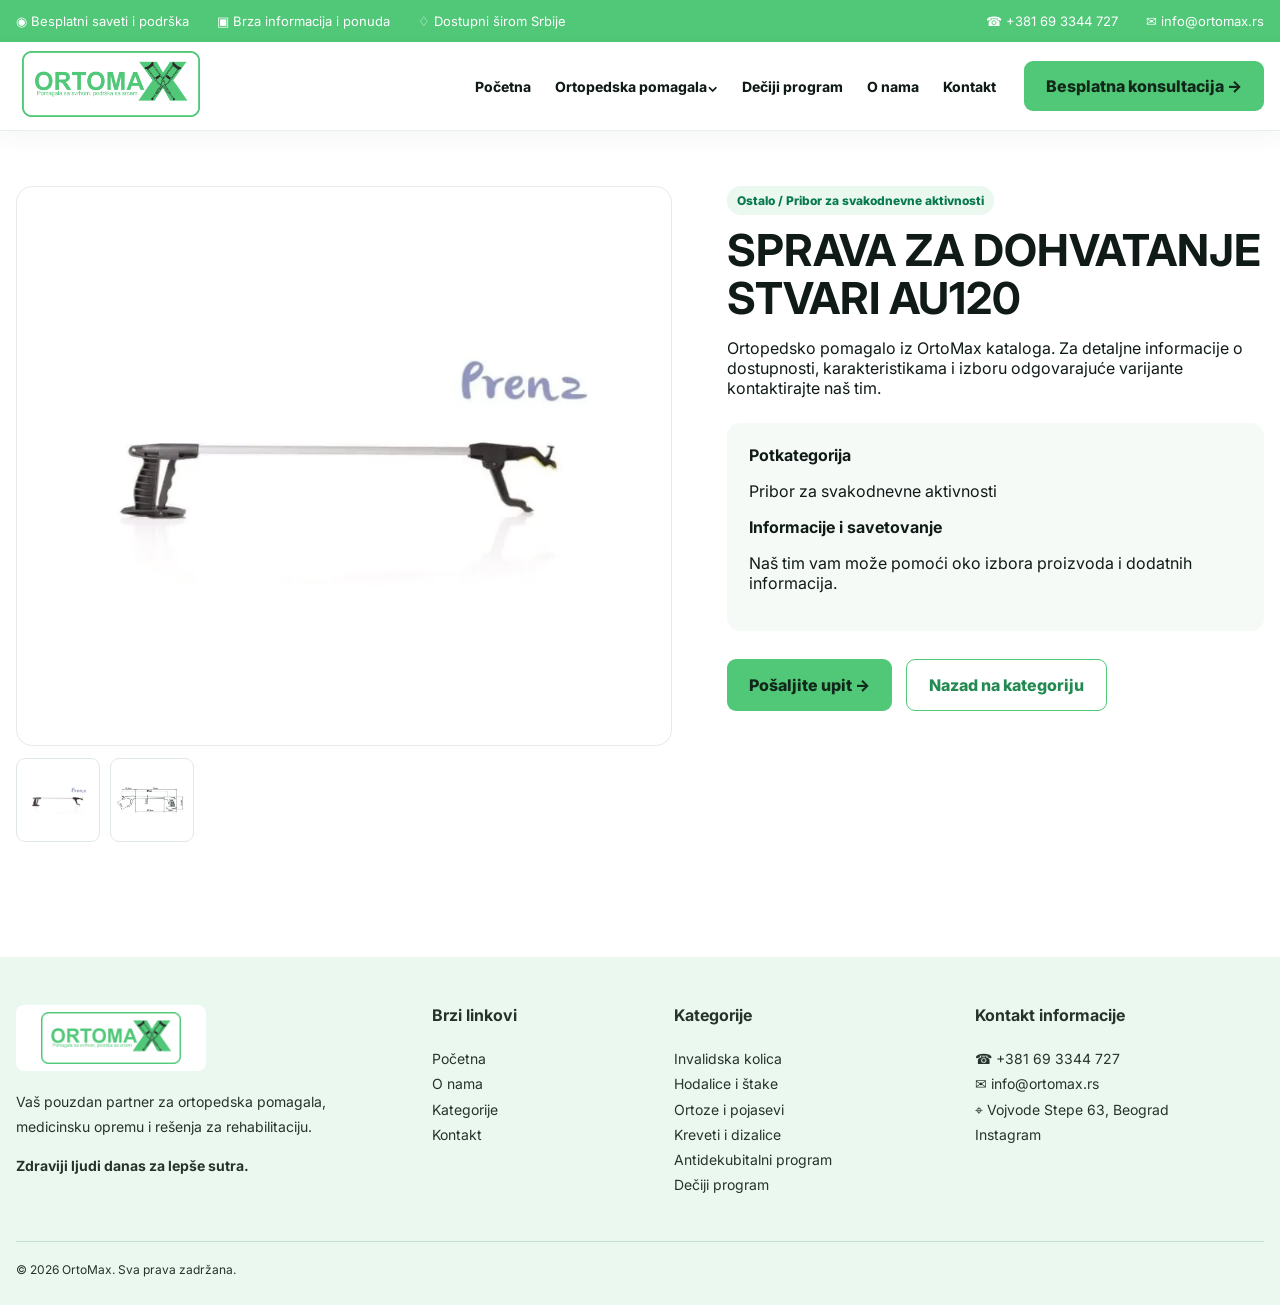
==== commit b50c12eb: "Add files via upload" ====
--- a/proizvod.html
+++ b/proizvod.html
@@ -1 +1 @@
-<!doctype html><html lang="sr"><head><meta charset="utf-8"><meta name="viewport" content="width=device-width,initial-scale=1"><meta name="theme-color" content="#075c3f"><title>Proizvod | OrtoMax</title><link rel="preconnect" href="https://fonts.googleapis.com"><link rel="preconnect" href="https://fonts.gstatic.com" crossorigin><link href="https://fonts.googleapis.com/css2?family=Inter:wght@400;500;600;700;800;900&display=swap" rel="stylesheet"><link rel="stylesheet" href="./style.css"><script src="./catalog.js"></script><script src="./opisi.js"></script><script defer src="./app.js"></script></head><body data-page="product"><div id="header"></div><main><div class="wrap productDetail"><div><div class="mainImage"><img id="mainImg" alt="Proizvod"></div><div class="thumbs" id="thumbs"></div></div><div class="productText"><div class="pill" id="pCat"></div><h1 id="pName"></h1><p id="pDescription" style="white-space:pre-line">Ortopedsko pomagalo iz OrtoMax kataloga. Za detaljne informacije o dostupnosti, karakteristikama i izboru odgovarajuće varijante kontaktirajte naš tim.</p><div class="spec"><b>Potkategorija</b><p id="pSub"></p><b>Informacije i savetovanje</b><p>Naš tim vam može pomoći oko izbora proizvoda i dodatnih informacija.</p></div><div class="actions"><a class="btn" href="kontakt.html">Pošaljite upit →</a><a class="btn outline" id="backCat" href="kategorija.html">Nazad na kategoriju</a></div></div></div></main><div id="footer"></div></body></html>+<!doctype html><html lang="sr"><head><meta charset="utf-8"><meta name="viewport" content="width=device-width,initial-scale=1"><meta name="theme-color" content="#075c3f"><title>Proizvod | OrtoMax</title><link rel="preconnect" href="https://fonts.googleapis.com"><link rel="preconnect" href="https://fonts.gstatic.com" crossorigin><link href="https://fonts.googleapis.com/css2?family=Inter:wght@400;500;600;700;800;900&display=swap" rel="stylesheet"><link rel="stylesheet" href="./style.css"><script src="./catalog.js"></script><script defer src="./app.js"></script></head><body data-page="product"><div id="header"></div><main><div class="wrap productDetail"><div><div class="mainImage"><img id="mainImg" alt="Proizvod"></div><div class="thumbs" id="thumbs"></div></div><div class="productText"><div class="pill" id="pCat"></div><h1 id="pName"></h1><p id="pDescription" style="white-space:pre-line">Ortopedsko pomagalo iz OrtoMax kataloga. Za detaljne informacije o dostupnosti, karakteristikama i izboru odgovarajuće varijante kontaktirajte naš tim.</p><div class="spec"><b>Potkategorija</b><p id="pSub"></p><b>Informacije i savetovanje</b><p>Naš tim vam može pomoći oko izbora proizvoda i dodatnih informacija.</p></div><div class="actions"><a class="btn" href="kontakt.html">Pošaljite upit →</a><a class="btn outline" id="backCat" href="kategorija.html">Nazad na kategoriju</a></div></div></div></main><div id="footer"></div></body></html>
--- a/style.css
+++ b/style.css
@@ -614,3 +614,121 @@
 body[data-page="product"] .productDescription{white-space:pre-line;line-height:1.65;}
 @media(max-width:900px){body[data-page="product"] .productDetail{grid-template-columns:minmax(0,1fr);gap:24px;padding-top:24px;padding-bottom:30px;}body[data-page="product"] .productText h1{font-size:clamp(25px,6vw,36px);line-height:1.16;}body[data-page="product"] .mainImage{height:min(390px,85vw);}body[data-page="product"] .spec{padding:18px;}body[data-page="product"] .thumbs{max-width:100%;}}
 @media(max-width:480px){body[data-page="product"] .productText .actions{flex-direction:column;align-items:stretch;}body[data-page="product"] .productText .btn{width:100%;}body[data-page="product"] .pill{font-size:11px;}body[data-page="product"] .productText h1{font-size:clamp(23px,7vw,31px);}}
+
+/* ORTOMAX — EMERALD GREEN #50C878 */
+
+:root {
+  --ortomax-green: #50C878;
+  --ortomax-green-dark: #238B52;
+  --ortomax-green-light: #EAF8EF;
+}
+
+/* Dugmad */
+.btn,
+.nav-cta {
+  background-color: var(--ortomax-green);
+  color: #102719;
+}
+
+/* Tekst i zeleni detalji */
+.green,
+.eyebrow,
+.navlinks a:hover,
+.circleArrow,
+.allCatTop span,
+.subLinks b {
+  color: var(--ortomax-green);
+}
+
+/* Okviri */
+.circleArrow,
+.btn.outline {
+  border-color: var(--ortomax-green);
+}
+
+/* Svetlozelene pozadine */
+.pill,
+.trustIcon,
+.sidebar button:hover,
+.sidebar button.active {
+  background-color: var(--ortomax-green-light);
+}
+
+/* Navigacija */
+.navlinks a::after {
+  background: var(--ortomax-green);
+}
+
+/* Baner za konsultacije */
+.consult {
+  background: linear-gradient(
+    110deg,
+    #50C878,
+    #238B52
+  );
+}
+
+/* Zadržavamo čitljivost teksta */
+.btn.outline {
+  background: #fff;
+  color: var(--ortomax-green-dark);
+}
+
+/* ORTOMAX — FINAL COLOR SETTINGS */
+:root {
+  --ortomax-green: #50C878;
+  --ortomax-green-dark: #50C878;
+  --ortomax-green-light: #EAF8EF;
+}
+
+/* Emerald green site accents */
+.topbar, .topBar, .top-bar {
+  background: #50C878 !important;
+  background-color: #50C878 !important;
+}
+.consult {
+  background: #50C878 !important;
+  background-image: none !important;
+}
+.btn:not(.outline), .nav-cta {
+  background-color: #50C878;
+  color: #102719;
+}
+.green, .eyebrow, .navlinks a:hover,
+.circleArrow, .allCatTop span, .subLinks b {
+  color: #50C878;
+}
+.circleArrow, .btn.outline { border-color: #50C878; }
+.pill, .trustIcon, .sidebar button:hover, .sidebar button.active {
+  background-color: #EAF8EF;
+}
+.navlinks a::after { background: #50C878; }
+.btn.outline { background: #fff; color: #238B52; }
+
+/* ORTOMAX — FINAL FOOTER: cela površina svetlozelena, tekst tamnosiv */
+html body footer.footer,
+html body .footer,
+html body footer {
+  background: #EAF8EF !important;
+  background-color: #EAF8EF !important;
+  background-image: none !important;
+  color: #26332D !important;
+}
+html body .footer .wrap,
+html body .footer .footerGrid,
+html body .footer .subfooter,
+html body footer .wrap,
+html body footer .footerGrid,
+html body footer .subfooter {
+  background: transparent !important;
+  background-image: none !important;
+  color: #26332D !important;
+}
+html body .footer :is(h1,h2,h3,h4,h5,h6,p,a,span,small,strong,b,li),
+html body footer :is(h1,h2,h3,h4,h5,h6,p,a,span,small,strong,b,li) {
+  color: #26332D !important;
+}
+html body .footer .subfooter,
+html body footer .subfooter {
+  border-top: 1px solid #C7DDCF !important;
+}
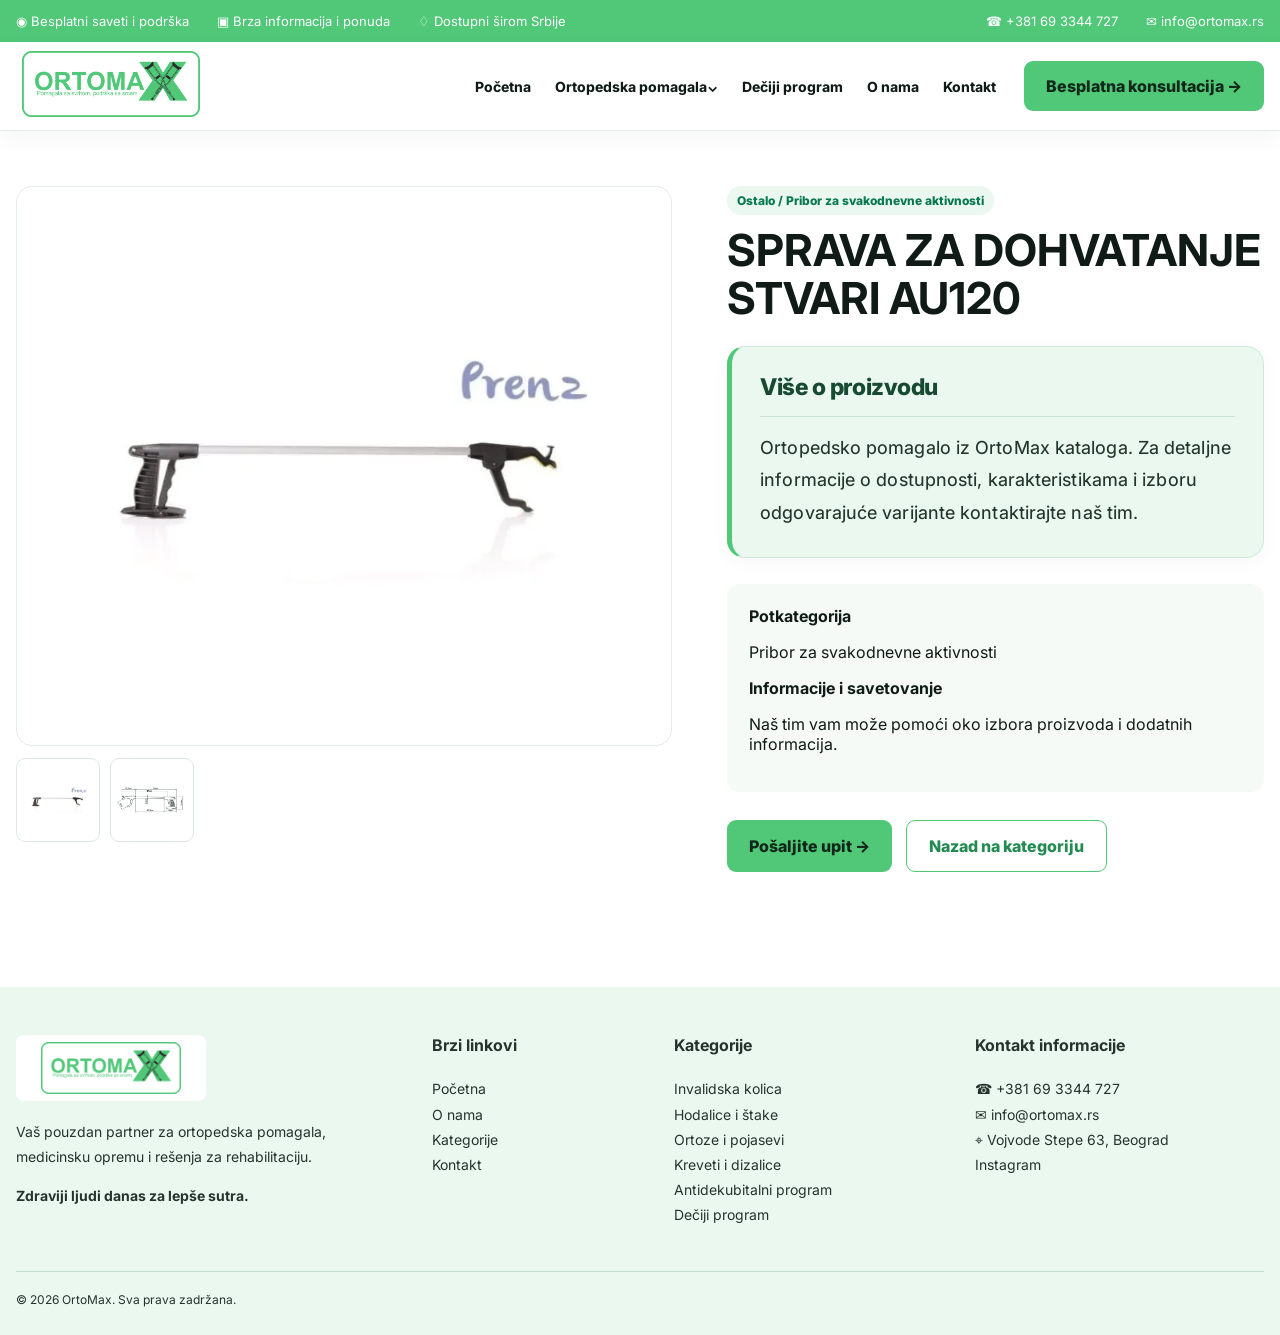
==== commit 8c2c7e3c: "Add files via upload" ====
--- a/proizvod.html
+++ b/proizvod.html
@@ -1 +1 @@
-<!doctype html><html lang="sr"><head><meta charset="utf-8"><meta name="viewport" content="width=device-width,initial-scale=1"><meta name="theme-color" content="#075c3f"><title>Proizvod | OrtoMax</title><link rel="preconnect" href="https://fonts.googleapis.com"><link rel="preconnect" href="https://fonts.gstatic.com" crossorigin><link href="https://fonts.googleapis.com/css2?family=Inter:wght@400;500;600;700;800;900&display=swap" rel="stylesheet"><link rel="stylesheet" href="./style.css"><script src="./catalog.js"></script><script defer src="./app.js"></script></head><body data-page="product"><div id="header"></div><main><div class="wrap productDetail"><div><div class="mainImage"><img id="mainImg" alt="Proizvod"></div><div class="thumbs" id="thumbs"></div></div><div class="productText"><div class="pill" id="pCat"></div><h1 id="pName"></h1><p id="pDescription" style="white-space:pre-line">Ortopedsko pomagalo iz OrtoMax kataloga. Za detaljne informacije o dostupnosti, karakteristikama i izboru odgovarajuće varijante kontaktirajte naš tim.</p><div class="spec"><b>Potkategorija</b><p id="pSub"></p><b>Informacije i savetovanje</b><p>Naš tim vam može pomoći oko izbora proizvoda i dodatnih informacija.</p></div><div class="actions"><a class="btn" href="kontakt.html">Pošaljite upit →</a><a class="btn outline" id="backCat" href="kategorija.html">Nazad na kategoriju</a></div></div></div></main><div id="footer"></div></body></html>+<!doctype html><html lang="sr"><head><meta charset="utf-8"><meta name="viewport" content="width=device-width,initial-scale=1"><meta name="theme-color" content="#075c3f"><title>Proizvod | OrtoMax</title><link rel="preconnect" href="https://fonts.googleapis.com"><link rel="preconnect" href="https://fonts.gstatic.com" crossorigin><link href="https://fonts.googleapis.com/css2?family=Inter:wght@400;500;600;700;800;900&display=swap" rel="stylesheet"><link rel="stylesheet" href="./style.css"><script src="./catalog.js"></script><script defer src="./app.js"></script></head><body data-page="product"><div id="header"></div><main><div class="wrap productDetail"><div><div class="mainImage"><img id="mainImg" alt="Proizvod"></div><div class="thumbs" id="thumbs"></div></div><div class="productText"><div class="pill" id="pCat"></div><h1 id="pName"></h1><section class="productDescriptionCard" aria-labelledby="productDescriptionTitle"><h2 id="productDescriptionTitle">Više o proizvodu</h2><p id="pDescription">Ortopedsko pomagalo iz OrtoMax kataloga. Za detaljne informacije o dostupnosti, karakteristikama i izboru odgovarajuće varijante kontaktirajte naš tim.</p></section><div class="spec"><b>Potkategorija</b><p id="pSub"></p><b>Informacije i savetovanje</b><p>Naš tim vam može pomoći oko izbora proizvoda i dodatnih informacija.</p></div><div class="actions"><a class="btn" href="kontakt.html">Pošaljite upit →</a><a class="btn outline" id="backCat" href="kategorija.html">Nazad na kategoriju</a></div></div></div></main><div id="footer"></div></body></html>
--- a/style.css
+++ b/style.css
@@ -732,3 +732,28 @@
 html body footer .subfooter {
   border-top: 1px solid #C7DDCF !important;
 }
+
+/* OrtoMax — pristupačan, pregledan opis proizvoda (samo stranica proizvoda) */
+body[data-page="product"] .productDescriptionCard{
+  margin:24px 0 26px; padding:26px 28px 28px;
+  background:#EAF8EF; border:1px solid #CFE9D8;
+  border-left:5px solid #50C878; border-radius:18px;
+  box-shadow:0 4px 18px rgba(27,79,50,.045);
+  min-width:0;max-width:100%;
+}
+body[data-page="product"] .productDescriptionCard h2{
+  margin:0 0 15px; padding:0 0 13px;
+  border-bottom:1px solid #C9E3D2;
+  color:#174A31; font-size:clamp(20px,2vw,23px);
+  font-weight:800;line-height:1.3;letter-spacing:-.02em;
+}
+body[data-page="product"] .productDescriptionCard #pDescription{
+  margin:0; color:#25362D; font-size:18px; font-weight:450;
+  line-height:1.8;letter-spacing:.005em;white-space:pre-line !important;
+  overflow-wrap:break-word;word-break:normal;max-width:70ch;
+}
+@media(max-width:600px){
+  body[data-page="product"] .productDescriptionCard{padding:20px 18px 22px;margin:20px 0 22px;border-radius:14px;border-left-width:4px;}
+  body[data-page="product"] .productDescriptionCard h2{font-size:21px;margin-bottom:12px;}
+  body[data-page="product"] .productDescriptionCard #pDescription{font-size:17px;line-height:1.75;}
+}
